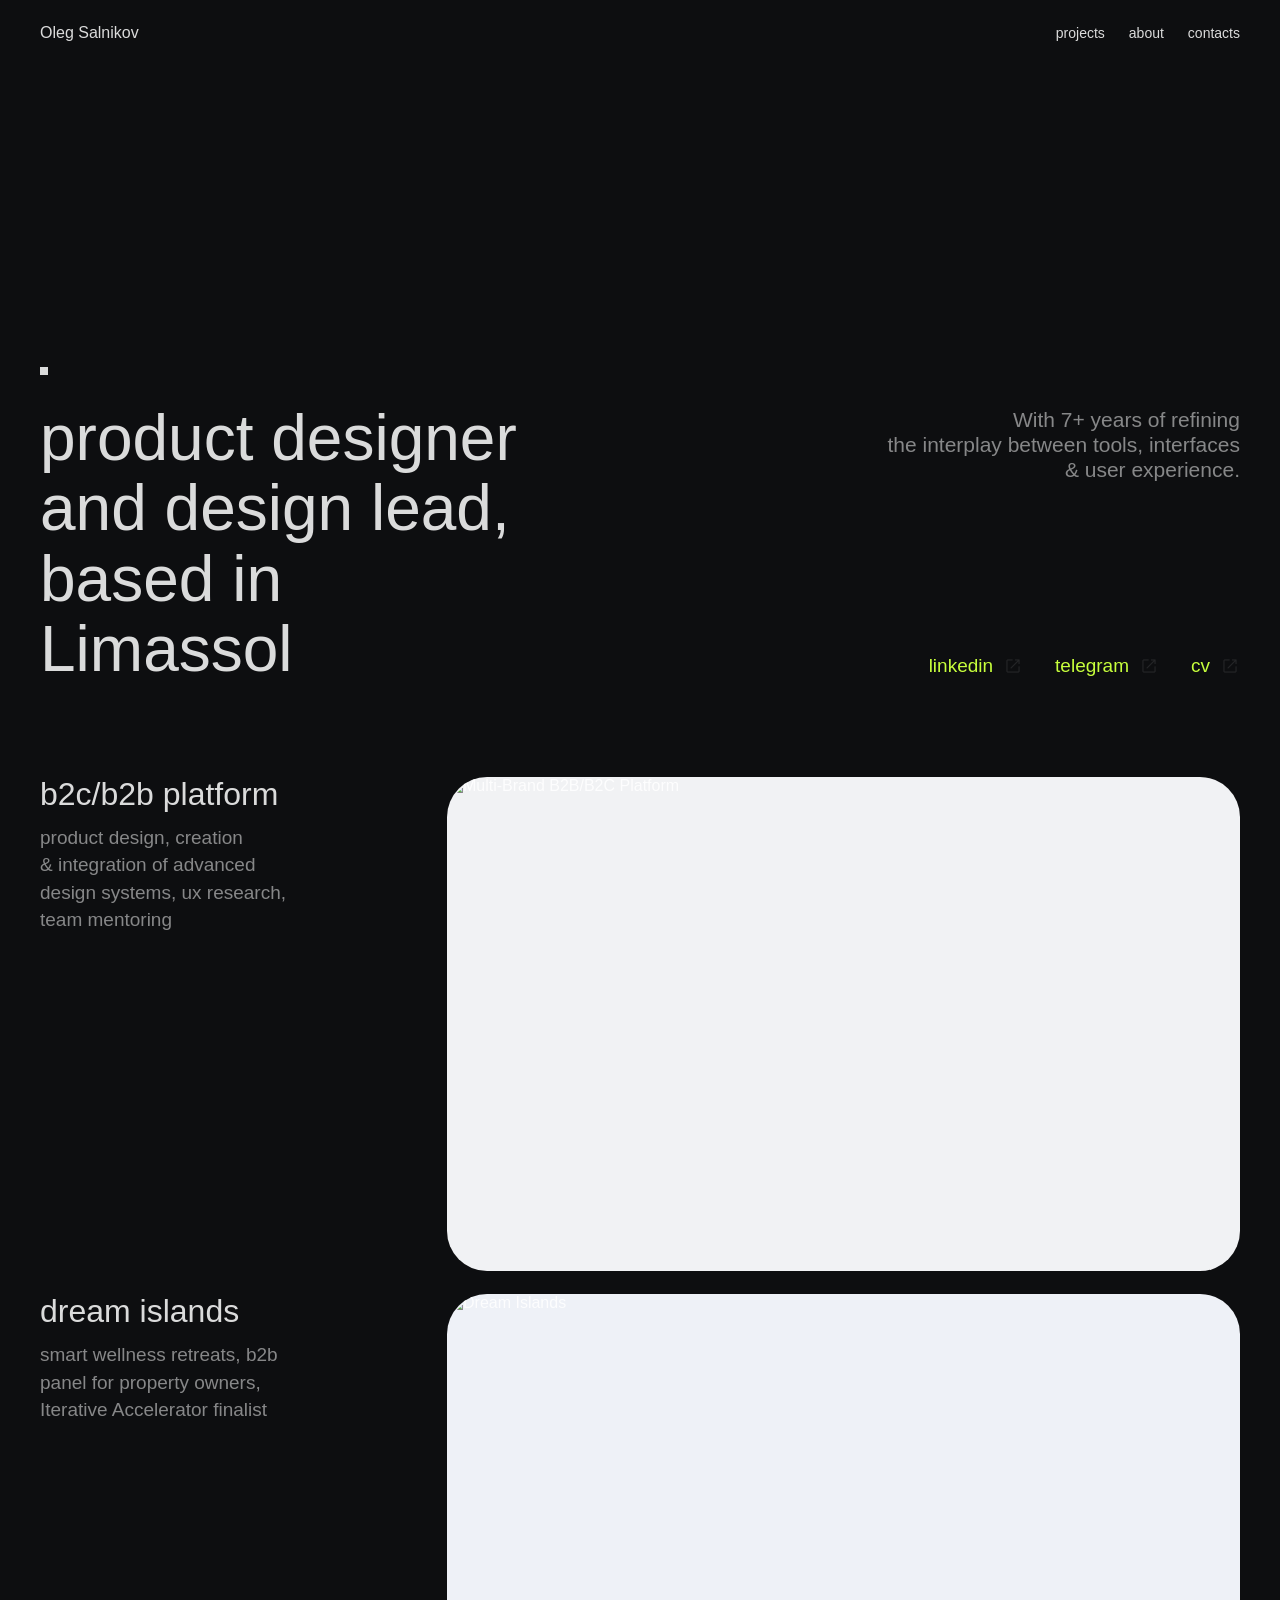
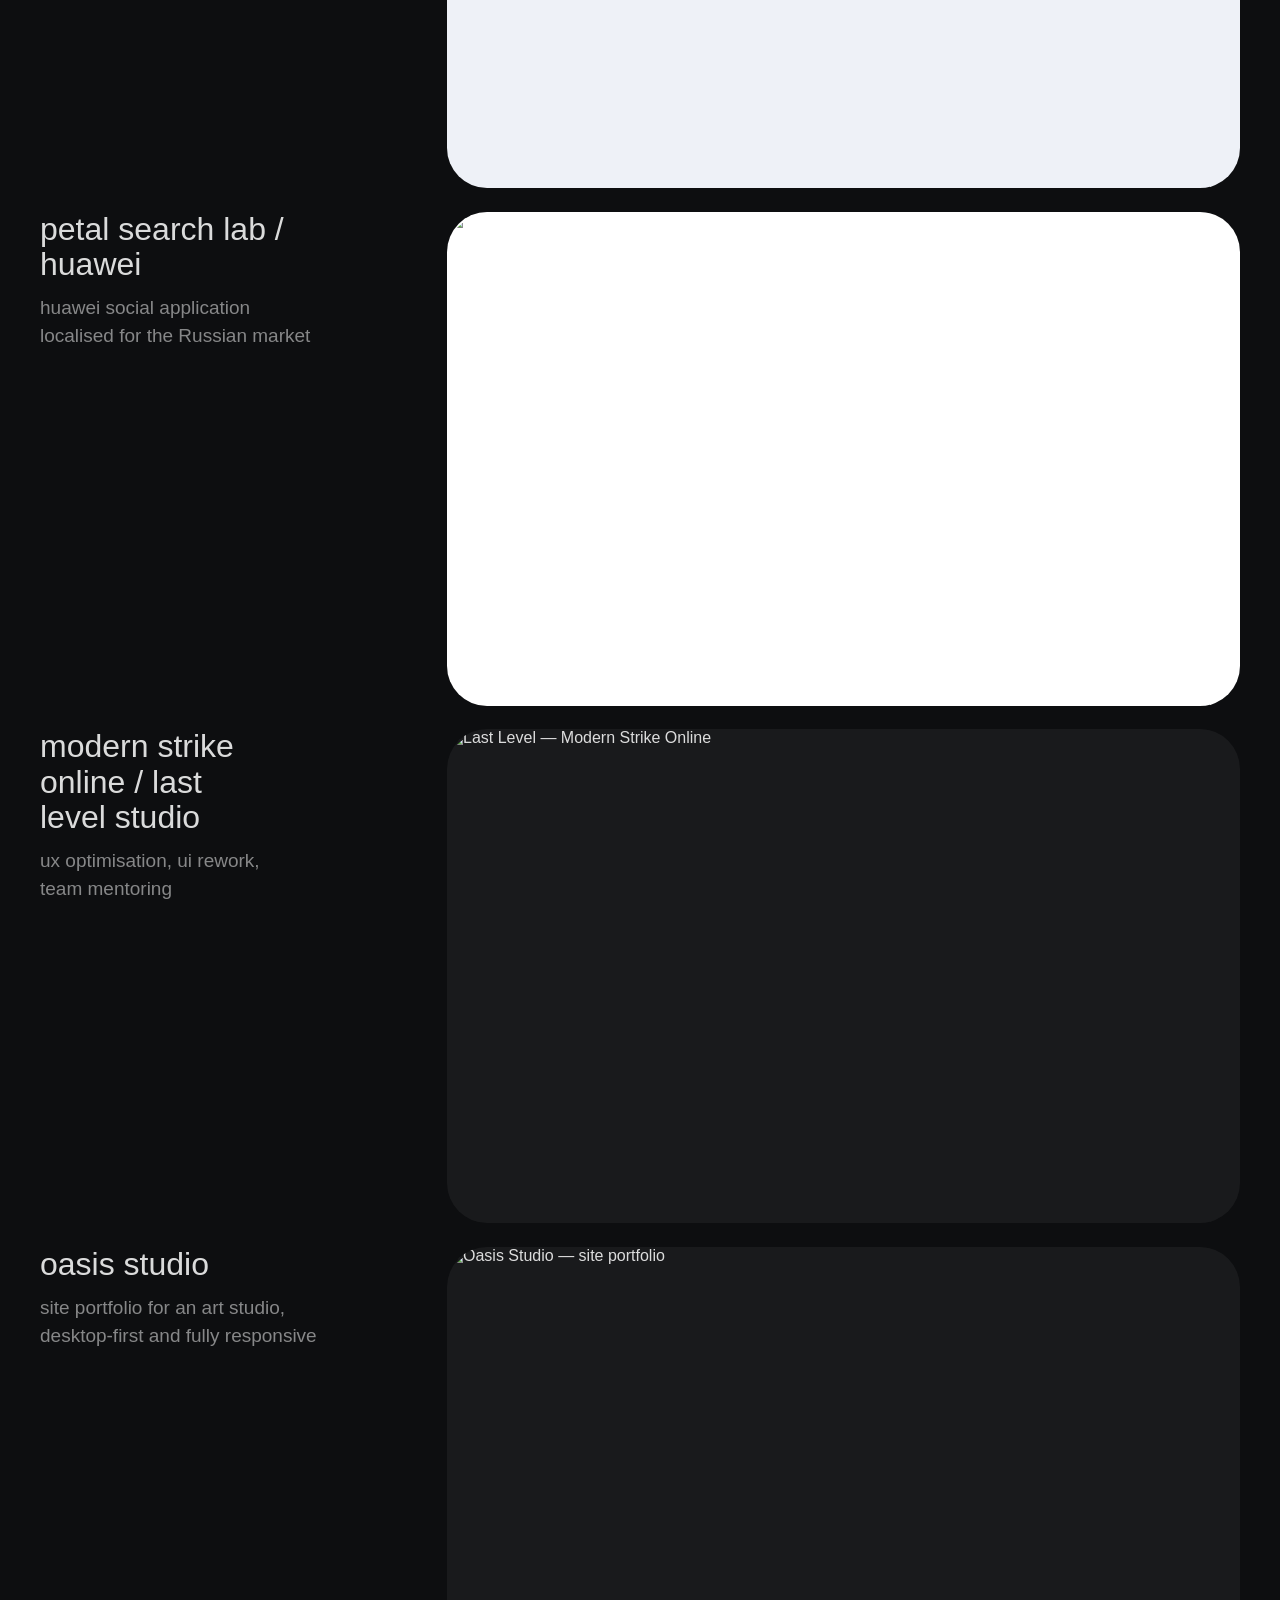
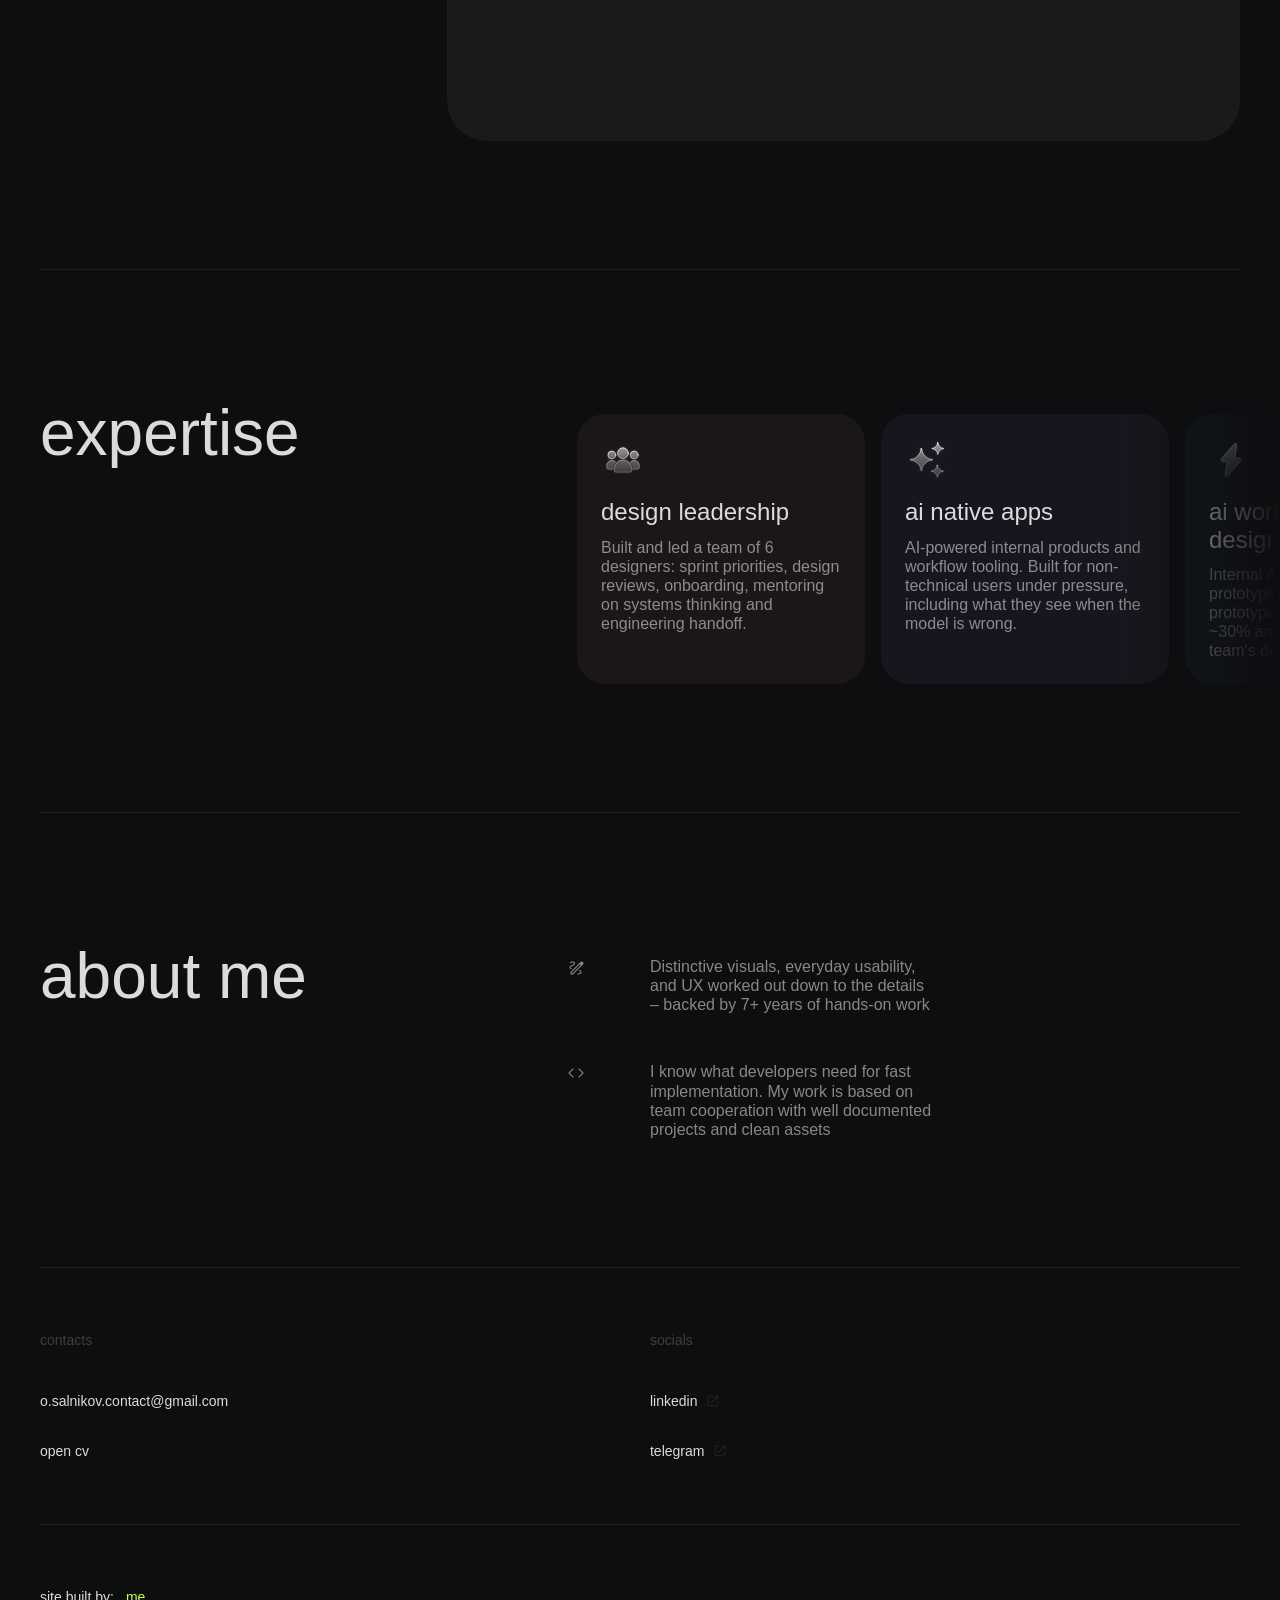
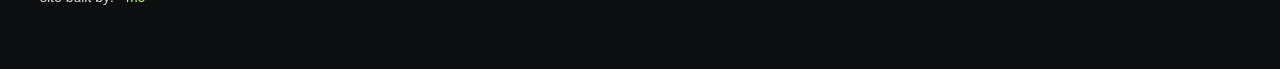
==== index.html @ eb3d775a "Add expertise section, ambient glow, case TOC and card interactions Case pages get a tinted ambient " ====
<!DOCTYPE html>
<html lang="en">
<head>
<meta charset="UTF-8">
<meta name="viewport" content="width=device-width, initial-scale=1.0">
<title>Oleg Salnikov — Product Designer</title>
<meta name="description" content="Product designer and design lead based in Limassol. 7+ years refining the interplay between tools, interfaces & user experience.">

<!-- Open Graph / link preview -->
<meta property="og:type" content="website">
<meta property="og:url" content="https://olegoonline.github.io/portfolio/">
<meta property="og:title" content="Oleg Salnikov — Product Designer">
<meta property="og:description" content="Product designer and design lead based in Limassol. 7+ years refining the interplay between tools, interfaces & user experience.">
<meta property="og:image" content="https://olegoonline.github.io/portfolio/cases/assets/thumbnail.jpg">
<meta property="og:image:width" content="1200">
<meta property="og:image:height" content="630">

<!-- Twitter / X -->
<meta name="twitter:card" content="summary_large_image">
<meta name="twitter:title" content="Oleg Salnikov — Product Designer">
<meta name="twitter:description" content="Product designer and design lead based in Limassol. 7+ years refining the interplay between tools, interfaces & user experience.">
<meta name="twitter:image" content="https://olegoonline.github.io/portfolio/cases/assets/thumbnail.jpg">
<!-- Favicon -->
<link rel="icon" href="assets/favicon.svg" type="image/svg+xml">
<link rel="icon" href="assets/favicon-32.png" sizes="32x32" type="image/png">
<link rel="apple-touch-icon" href="assets/apple-touch-icon.png">
<link rel="stylesheet" href="https://fonts.googleapis.com/css2?family=Material+Symbols+Outlined:opsz,wght,FILL,GRAD@20..48,300,0,0">
<link rel="stylesheet" href="styles.css?v=20260903">
</head>
<body>

<div class="home-glow" aria-hidden="true"></div>

<div class="container">
  <header class="site-header">
    <a class="logo" href="index.html">Oleg Salnikov</a>
    <nav class="site-nav">
      <a href="#projects">projects</a>
      <a href="#about">about</a>
      <a href="#contacts">contacts</a>
    </nav>
  </header>
</div>

<main>
  <section class="container hero grid12">
    <div class="hero-left">
      <span class="dot"></span>
      <h1 class="display">product designer and&nbsp;design lead, based in Limassol</h1>
    </div>
    <div class="hero-right">
      <p class="hero-bio">With 7+ years of refining<br>the interplay between tools, interfaces<br>&amp; user experience.</p>
      <div class="social-row">
        <a class="ext-link" href="https://www.linkedin.com/in/oleg-salnikov-ui" target="_blank" rel="noopener">linkedin<span class="material-symbols-outlined">open_in_new</span></a>
        <a class="ext-link" href="https://t.me/oleg_ui_tg" target="_blank" rel="noopener">telegram<span class="material-symbols-outlined">open_in_new</span></a>
        <a class="ext-link" href="https://docs.google.com/document/d/1gBxHgrbyLD23UCckXjegFYGFsR_wjB13miaRN0zSb2I/edit?usp=drive_link" target="_blank" rel="noopener">cv<span class="material-symbols-outlined">open_in_new</span></a>
      </div>
    </div>
  </section>

  <section id="projects" class="container project-list">
    <article class="project-row grid12">
      <div class="project-text">
        <h2 class="project-title">b2c/b2b platform</h2>
        <p class="project-desc">product design, creation &amp; integration of advanced design systems, ux research, team mentoring</p>
      </div>
      <a class="project-image" href="cases/igaming-platform.html" style="background: #F1F2F4;">
        <img src="cases/assets/b2b system/Frame 1321316688.png" alt="Multi-Brand B2B/B2C Platform">
        <span class="card-label">view case<span class="material-symbols-outlined">arrow_forward</span></span>
      </a>
    </article>

    <article class="project-row grid12">
      <div class="project-text">
        <h2 class="project-title">dream islands</h2>
        <p class="project-desc">smart wellness retreats, b2b panel for property owners, Iterative Accelerator finalist</p>
      </div>
      <a class="project-image" href="cases/dream-islands.html" style="background: #EEF1F7;">
        <img src="cases/assets/Dream Islands/Frame 1321316689.png" alt="Dream Islands">
        <span class="card-label">view case<span class="material-symbols-outlined">arrow_forward</span></span>
      </a>
    </article>

    <article class="project-row grid12">
      <div class="project-text">
        <h2 class="project-title">petal search lab / huawei</h2>
        <p class="project-desc">huawei social application localised for the Russian market</p>
      </div>
      <a class="project-image" href="cases/huawei-petal-search.html" style="background: #FFFFFF;">
        <img src="cases/assets/petal search/Frame 1321316690.png" alt="Petal Search — Huawei RU">
        <span class="card-label">view case<span class="material-symbols-outlined">arrow_forward</span></span>
      </a>
    </article>

    <article class="project-row grid12">
      <div class="project-text">
        <h2 class="project-title">modern strike online / last level studio</h2>
        <p class="project-desc">ux optimisation, ui rework, team mentoring</p>
      </div>
      <a class="project-image" href="cases/last-level.html">
        <img src="cases/assets/last level/Frame 1321316691.png" alt="Last Level — Modern Strike Online">
        <span class="card-label">view case<span class="material-symbols-outlined">arrow_forward</span></span>
      </a>
    </article>

    <article class="project-row grid12">
      <div class="project-text">
        <h2 class="project-title">oasis studio</h2>
        <p class="project-desc">site portfolio for an art studio, desktop-first and fully responsive</p>
      </div>
      <a class="project-image" href="cases/oasis.html">
        <img src="cases/assets/oasis/Frame 1321316691-1.png" alt="Oasis Studio — site portfolio">
        <span class="card-label">view case<span class="material-symbols-outlined">arrow_forward</span></span>
      </a>
    </article>
  </section>

  <section id="expertise" class="container skills grid12">
    <h2 class="display">expertise</h2>
    <div class="skills-right">
      <div class="skill skill--rose">
        <img class="skill-icon" src="assets/icons/design-leadership.svg" alt="" width="48" height="48">
        <h3 class="skill-title">design leadership</h3>
        <p class="skill-desc">Built and led a team of 6 designers: sprint priorities, design reviews, onboarding, mentoring on systems thinking and engineering handoff.</p>
      </div>
      <div class="skill skill--violet">
        <img class="skill-icon" src="assets/icons/ai-sparkles.svg" alt="" width="48" height="48">
        <h3 class="skill-title">ai native apps</h3>
        <p class="skill-desc">AI-powered internal products and workflow tooling. Built for non-technical users under pressure, including what they see when the model is wrong.</p>
      </div>
      <div class="skill skill--slate">
        <img class="skill-icon" src="assets/icons/bolt.svg" alt="" width="48" height="48">
        <h3 class="skill-title">ai workflows for design teams</h3>
        <p class="skill-desc">Internal AI tools for rapid prototyping on Claude. Cut prototyping time on new flows by ~30% and made AI part of the team's daily workflow.</p>
      </div>
      <div class="skill skill--sage">
        <img class="skill-icon" src="assets/icons/design-services.svg" alt="" width="48" height="48">
        <h3 class="skill-title">ux &amp; interface design</h3>
        <p class="skill-desc">Multi-role platforms and back-office tooling for 50–100 operators. Complex workflows and high content volumes at low error rates under daily use.</p>
      </div>
      <div class="skill skill--amber">
        <img class="skill-icon" src="assets/icons/design-systems.svg" alt="" width="48" height="48">
        <h3 class="skill-title">design systems</h3>
        <p class="skill-desc">Atomic architecture, design tokens, file dependency model. Brand-kit delivery from 1 month to 1 week: 13 brands, 4 launches a month, near-zero handoff errors.</p>
      </div>
      <div class="skill skill--clay">
        <img class="skill-icon" src="assets/icons/product-discovery.svg" alt="" width="48" height="48">
        <h3 class="skill-title">product discovery</h3>
        <p class="skill-desc">Usability testing, interview frameworks and funnel analysis with product and analytics. A hypothesis-driven store redesign lifted conversion by 50%.</p>
      </div>
    </div>
  </section>

  <section id="about" class="container about grid12">
    <h2 class="display">about me</h2>
    <div class="about-right">
      <div class="about-points">
        <div class="about-point">
          <span class="material-symbols-outlined">draw</span>
          <p>Distinctive visuals, everyday usability, and UX worked out down to the details – backed by 7+ years of hands-on work</p>
        </div>
        <div class="about-point">
          <span class="material-symbols-outlined">code</span>
          <p>I know what developers need for fast implementation. My work is based on team cooperation with well documented projects and clean assets</p>
        </div>
      </div>
    </div>
  </section>
</main>

<footer id="contacts" class="site-footer">
  <div class="container footer-cols grid12">
    <div class="footer-col">
      <h3>contacts</h3>
      <ul>
        <li><a href="mailto:o.salnikov.contact@gmail.com">o.salnikov.contact@gmail.com</a></li>
        <li><a href="https://docs.google.com/document/d/1gBxHgrbyLD23UCckXjegFYGFsR_wjB13miaRN0zSb2I/edit?usp=drive_link" target="_blank" rel="noopener">open cv</a></li>
      </ul>
    </div>
    <div class="footer-col">
      <h3>socials</h3>
      <ul>
        <li><a class="ext-link" href="https://www.linkedin.com/in/oleg-salnikov-ui" target="_blank" rel="noopener">linkedin<span class="material-symbols-outlined">open_in_new</span></a></li>
        <li><a class="ext-link" href="https://t.me/oleg_ui_tg" target="_blank" rel="noopener">telegram<span class="material-symbols-outlined">open_in_new</span></a></li>
      </ul>
    </div>
  </div>
  <div class="container footer-bottom">
    <span class="built">site built by: <a href="#">me</a></span>
  </div>
</footer>

<script src="glow.js" defer></script>
<script src="cards.js" defer></script>

</body>
</html>
---- styles.css ----
/* ── Oleg Salnikov portfolio — from dsign-2 Figma ─────────────────
   Grid: 12 columns / 20px gutters / 1360 content / 40px margins   */

:root {
  --bg: rgb(13, 14, 16);
  --surface: rgb(22, 24, 28);
  --card: rgba(255, 255, 255, 0.05);
  --accent: rgb(199, 255, 60);
  --text-primary: rgba(255, 255, 255, 0.85);
  --text-secondary: rgba(255, 255, 255, 0.5);
  --text-body: rgba(255, 255, 255, 0.4);
  --text-faint: rgba(255, 255, 255, 0.2);
  --icon-stroke: rgba(255, 255, 255, 0.1);
  --hairline: rgba(255, 255, 255, 0.08);
  --font: "Helvetica Neue", -apple-system, BlinkMacSystemFont, "Segoe UI", Roboto, Arial, sans-serif;
  /* corner scale — medium, Apple-like; continuous corners applied below */
  --radius-sm: 10px;
  --radius: 20px;
  --radius-lg: 28px;
  --radius-xl: 28px;
  --radius-2xl: 40px;
  /* body-copy scale — one step per role, so a "caption" on the home page
     and a "caption" on a case page are literally the same size.
     --fs-body : project descriptions, case intros, note bodies
     --fs-meta : small service text (role line, note numbers, about points) */
  --fs-body: 19px;
  --fs-meta: 16px;
  --lh-body: 1.45;
}

/* body copy steps down with the viewport; the meta tier stays put, so the
   gap between the two never collapses on small screens */
@media (max-width: 1040px) {
  :root { --fs-body: 18px; }
}

@media (max-width: 720px) {
  :root { --fs-body: 17px; }
}

/* Apple's corners are continuous, not circular — use the superellipse
   wherever the browser supports it, plain rounding everywhere else. */
@supports (corner-shape: squircle) {
  .project-image,
  .case-hero,
  .case-shot,
  .case-box,
  .case-tile,
  .case-gallery > img,
  .case-media img,
  .case-figure img,
  .case-pair img,
  .case-quad img,
  .case-tiles img,
  .skill,
  .lightbox-img { corner-shape: squircle; }
}

* { margin: 0; padding: 0; box-sizing: border-box; }

html { scroll-behavior: smooth; }

body {
  position: relative;
  background: var(--bg);
  color: var(--text-primary);
  font-family: var(--font);
  font-size: 16px;
  -webkit-font-smoothing: antialiased;
}

.container {
  max-width: 1440px;
  margin: 0 auto;
  padding-left: 40px;
  padding-right: 40px;
}

/* 12-column grid shared by every section */
.grid12 {
  display: grid;
  grid-template-columns: repeat(12, 1fr);
  column-gap: 20px;
}

a { color: inherit; text-decoration: none; }

.material-symbols-outlined {
  font-variation-settings: 'FILL' 0, 'wght' 300, 'GRAD' 0, 'opsz' 20;
  font-size: 20px;
  line-height: 1;
}

/* ── Header ─────────────────────────────────────────────────────── */

.site-header {
  display: flex;
  justify-content: space-between;
  align-items: center;
  padding-top: 24px;
  padding-bottom: 24px;
}

.logo {
  font-size: 16px;
  font-weight: 500;
  color: var(--text-primary);
}

.site-nav {
  display: flex;
  gap: 24px;
  align-items: center;
}

.site-nav a {
  font-size: 14px;
  font-weight: 500;
  color: var(--text-primary);
  transition: color 0.2s ease;
}

@media (hover: hover) and (pointer: fine) {
  .site-nav a:hover { color: var(--accent); }
}

/* ── Links with external icon ───────────────────────────────────── */

.ext-link {
  display: inline-flex;
  align-items: center;
  gap: 8px;
  font-size: 14px;
  font-weight: 500;
  color: var(--text-primary);
  transition: color 0.2s ease;
}

.ext-link .material-symbols-outlined {
  font-size: 16px;
  color: var(--icon-stroke);
  transition: color 0.2s ease;
}

@media (hover: hover) and (pointer: fine) {
  .ext-link:hover,
  .ext-link:hover .material-symbols-outlined { color: var(--accent); }
}

/* ── Hero ───────────────────────────────────────────────────────── */

.hero {
  padding-top: 301px;
  padding-bottom: 92px;
  align-items: start;
}

.hero-left { grid-column: 1 / span 5; }

.hero-left .dot {
  display: block;
  width: 8px;
  height: 8px;
  background: var(--text-primary);
  margin-bottom: 28px;
}

h1.display, .display {
  font-size: 64px;
  font-weight: 400;
  line-height: 1.1;
  color: var(--text-primary);
  text-wrap: pretty;
}

.hero-right {
  grid-column: 9 / span 4;
  align-self: stretch;
  display: flex;
  flex-direction: column;
  justify-content: space-between;
  padding-top: 40px;
  padding-bottom: 8px;
  align-items: flex-end;
}

.hero-bio {
  font-size: 21px;
  font-weight: 300;
  line-height: 1.2;
  color: var(--text-secondary);
  text-align: right;
}

.social-row {
  display: flex;
  justify-content: flex-end;
  gap: 32px;
  align-items: center;
}

/* hero link text reads in accent green; icons stay fff 0.1 (footer socials stay white) */
.social-row .ext-link {
  color: var(--accent);
  font-size: var(--fs-body);
  gap: 10px;
}

.social-row .ext-link .material-symbols-outlined { font-size: 20px; }

/* ── Project list ───────────────────────────────────────────────── */

.project-list {
  display: flex;
  flex-direction: column;
  gap: 24px;
  padding-bottom: 128px;
}

.project-row {
  align-items: start;
  row-gap: 24px;
}

.project-text {
  grid-column: 1 / span 3;
  display: flex;
  flex-direction: column;
  gap: 12px;
}

.project-title {
  font-size: 32px;
  font-weight: 400;
  line-height: 1.1;
  color: var(--text-primary);
  text-wrap: pretty;
}

.project-desc {
  font-size: var(--fs-body);
  font-weight: 300;
  line-height: var(--lh-body);
  color: var(--text-secondary);
  max-width: 325px;
  text-wrap: pretty;
}

.project-image {
  grid-column: 5 / span 8;
  position: relative;
  display: block;
  aspect-ratio: 900 / 560;
  overflow: hidden;
  border-radius: var(--radius-2xl);
  background: var(--card);
}

.project-image img {
  position: absolute;
  inset: 0;
  width: 100%;
  height: 100%;
  object-fit: cover;
  display: block;
}

.project-image .card-label {
  position: absolute;
  left: 20px;
  bottom: 20px;
  display: inline-flex;
  align-items: center;
  gap: 8px;
  font-size: 14px;
  font-weight: 500;
  color: var(--text-primary);
  background: rgba(13, 14, 16, 0.72);
  backdrop-filter: blur(6px);
  border-radius: 999px;
  padding: 8px 14px 8px 16px;
  opacity: 0;
  transform: translateY(6px);
  transition: opacity 0.25s ease, transform 0.25s ease;
  pointer-events: none;
}

.project-image .card-label .material-symbols-outlined { font-size: 16px; color: var(--accent); }

/* no pointer to hover with: the label is simply part of the card */
@media (hover: none) {
  .project-image .card-label { opacity: 1; transform: none; }
}

@media (hover: hover) and (pointer: fine) {
  .project-image:hover .card-label { opacity: 1; transform: translateY(0); }
}

/* ── About ──────────────────────────────────────────────────────── */

.about { padding-bottom: 128px; }

/* divider above the section — 128px clear on each side */
.about::before {
  content: "";
  grid-column: 1 / -1;
  height: 1px;
  background: var(--hairline);
  margin-bottom: 128px;
}

.about > h2 { grid-column: 1 / span 4; }

.about-right {
  grid-column: 7 / span 3;
  display: flex;
  flex-direction: column;
  gap: 48px;
  padding-top: 16px;
}

.about-points {
  display: flex;
  flex-direction: column;
  gap: 48px;
}

.about-point { position: relative; }

.about-point > .material-symbols-outlined {
  position: absolute;
  left: -84px;
  top: 1px;
  color: var(--text-secondary);
}

.about-point p {
  font-size: var(--fs-meta);
  font-weight: 300;
  line-height: 1.2;
  color: var(--text-secondary);
}

.about-photo {
  width: 100%;
  aspect-ratio: 1 / 1;
  object-fit: cover;
  display: block;
}

/* ── Case page ──────────────────────────────────────────────────── */

/* floats over the case, pinned to the left edge of the 900px column */
.back-pill {
  position: fixed;
  top: 88px;
  left: max(40px, calc(50% - 450px));
  z-index: 30;
  display: inline-flex;
  align-items: center;
  gap: 10px;
  padding: 12px 26px 12px 18px;
  border-radius: 999px;
  background: rgba(22, 24, 28, 0.72);
  backdrop-filter: blur(12px);
  -webkit-backdrop-filter: blur(12px);
  font-size: 16px;
  font-weight: 500;
  color: var(--accent);
  margin-top: 0;
  transition: background 0.2s ease;
}

.back-pill .material-symbols-outlined { font-size: 24px; color: var(--accent); }

@media (hover: hover) and (pointer: fine) {
  .back-pill:hover { background: var(--accent); color: var(--bg); }
  .back-pill:hover .material-symbols-outlined { color: var(--bg); }
}

/* case content lives in a 900px column centred under the full-width header */
.case-wrap {
  width: 900px;
  max-width: calc(100% - 80px);
  margin: 0 auto;
}

/* vertical rhythm: every major section separated by 96px (Figma) */
.case-main {
  display: flex;
  flex-direction: column;
  align-items: flex-start;
  gap: 96px;
  /* top padding carries the space the back pill used to occupy in flow */
  padding: 140px 0 96px;
}

.case-main > * { width: 100%; }
.case-main > .back-pill { width: auto; }

/* intro: title / description / role / hero image */
.case-intro {
  display: flex;
  flex-direction: column;
  align-items: flex-start;
}

.case-title {
  font-size: 64px;
  font-weight: 400;
  line-height: 1.1;
  color: var(--text-primary);
  text-wrap: pretty;
}

.case-desc {
  margin-top: 24px;
  display: flex;
  flex-direction: column;
  gap: 18px;
}

.case-desc p {
  font-size: var(--fs-body);
  font-weight: 300;
  line-height: var(--lh-body);
  color: var(--text-body);
  text-wrap: pretty;
}

.case-role {
  margin-top: 24px;
  font-size: var(--fs-meta);
  font-weight: 300;
  line-height: var(--lh-body);
  color: var(--text-faint);
  text-wrap: pretty;
}

.case-hero {
  margin-top: 24px;
  width: 100%;
  aspect-ratio: 900 / 560;
  background: var(--card);
  overflow: hidden;
  border-radius: var(--radius-lg);
}

.case-hero img {
  width: 100%;
  height: 100%;
  object-fit: cover;
  display: block;
}

.case-rule {
  border: 0;
  height: 1px;
  background: var(--hairline);
  margin: 0;
}

/* numbered notes — two columns (40.3% / 48.9%, gap auto-fills) */
.case-notes {
  display: grid;
  grid-template-columns: 40.3% 48.9%;
  justify-content: space-between;
  align-items: start;
  row-gap: 64px;
}

.note {
  display: flex;
  flex-direction: column;
  align-items: flex-start;
}

.note-num {
  font-size: var(--fs-meta);
  font-weight: 500;
  line-height: 1.2;
  color: var(--text-faint);
}

.note-title {
  margin-top: 16px;
  font-size: 32px;
  font-weight: 400;
  line-height: 1.1;
  color: var(--text-primary);
  text-wrap: pretty;
}

.note-body {
  margin-top: 16px;
  font-size: var(--fs-body);
  font-weight: 300;
  line-height: var(--lh-body);
  color: var(--text-body);
  white-space: pre-line;
  text-wrap: pretty;
}

/* note that continues a thought — invisible num/title spacers keep its
   body aligned with the sibling note's body, independent of font metrics */
.note--cont .note-num,
.note--cont .note-title { visibility: hidden; }

.note-body a { color: var(--accent); }
.note-body a:hover { opacity: 0.8; }

/* gallery: lead note + stacked full-width images */
.case-gallery {
  display: flex;
  flex-direction: column;
  gap: 24px;
  align-items: flex-start;
}

.case-gallery > img { width: 100%; height: auto; display: block; border-radius: var(--radius); }

.case-gallery .note { max-width: none; }

.case-shot {
  width: 100%;
  aspect-ratio: 900 / 440;
  background: var(--card);
  overflow: hidden;
  border-radius: var(--radius);
}

.case-shot img { width: 100%; height: 100%; object-fit: cover; display: block; }

.case-shot--strip { aspect-ratio: 900 / 416; }

/* note + grey placeholder box, side by side */
.case-split {
  display: grid;
  grid-template-columns: 40.3% 48.9%;
  justify-content: space-between;
  align-items: start;
  row-gap: 64px;
}

.case-box {
  width: 100%;
  aspect-ratio: 440 / 320;
  background: var(--card);
  border-radius: var(--radius);
}

/* stacked full-width media */
.case-media {
  display: flex;
  flex-direction: column;
  gap: 24px;
}

.case-media img { width: 100%; height: auto; display: block; border-radius: var(--radius); }

/* lead note then a full-width image below it (oasis) */
.case-figure {
  display: flex;
  flex-direction: column;
  gap: 24px;
  align-items: flex-start;
}

.case-figure .note { max-width: 40.3%; }
.case-figure img { width: 100%; height: auto; display: block; border-radius: var(--radius); }

/* two tall screenshots side by side (modern strike) */
.case-pair {
  display: grid;
  grid-template-columns: 1fr 1fr;
  gap: 24px;
  align-items: start;
}

.case-pair img { width: 100%; height: auto; display: block; border-radius: var(--radius); }

/* row of four tall phone shots (b2b) */
.case-quad {
  display: grid;
  grid-template-columns: repeat(4, 1fr);
  gap: 24px;
  align-items: start;
}

.case-quad .case-shot { aspect-ratio: 207 / 448; }
.case-quad img { width: 100%; height: auto; display: block; border-radius: var(--radius); }

/* 2×2 grid of tall image tiles (dream islands) */
.case-tiles {
  display: grid;
  grid-template-columns: 1fr 1fr;
  gap: 24px;
  align-items: start;
}

.case-tile {
  width: 100%;
  aspect-ratio: 438 / 952;
  background: var(--card);
  border-radius: var(--radius);
}

.case-tiles img { width: 100%; height: auto; display: block; border-radius: var(--radius); }

/* prev / next */
.case-nav {
  display: flex;
  flex-wrap: wrap;
  justify-content: space-between;
  align-items: center;
}

.case-nav a {
  display: inline-flex;
  align-items: center;
  gap: 16px;
  font-size: 14px;
  font-weight: 500;
  line-height: 1.2;
  color: var(--text-primary);
  transition: color 0.2s ease;
}

.case-nav a .material-symbols-outlined { color: var(--text-primary); transition: color 0.2s ease; }

@media (hover: hover) and (pointer: fine) {
  .case-nav a:hover,
  .case-nav a:hover .material-symbols-outlined { color: var(--accent); }
}

/* ── Footer ─────────────────────────────────────────────────────── */

.footer-cols { padding-bottom: 64px; }

.footer-cols::before {
  content: "";
  grid-column: 1 / -1;
  height: 1px;
  background: var(--hairline);
  margin-bottom: 64px;
}

.footer-col:first-child { grid-column: 1 / span 4; }
.footer-col:last-child  { grid-column: 7 / span 3; }

.footer-col h3 {
  font-size: 14px;
  font-weight: 500;
  color: var(--text-faint);
  margin-bottom: 44px;
}

.footer-col ul {
  list-style: none;
  display: flex;
  flex-direction: column;
  gap: 32px;
}

.footer-col a {
  font-size: 14px;
  font-weight: 500;
  color: var(--text-primary);
  transition: color 0.2s ease;
}

.footer-col a:hover { color: var(--accent); }

.footer-bottom {
  display: flex;
  flex-wrap: wrap;
  justify-content: space-between;
  align-items: center;
  padding-bottom: 64px;
}

.footer-bottom::before {
  content: "";
  width: 100%;
  height: 1px;
  background: var(--hairline);
  margin-bottom: 64px;
}

.footer-bottom a {
  font-size: 14px;
  font-weight: 500;
  color: var(--accent);
}

.footer-bottom .built {
  display: inline-flex;
  gap: 12px;
  font-size: 14px;
  font-weight: 500;
  color: var(--text-primary);
}

/* ── Case glow — ambient light behind the intro, tinted per case ─── */

.case-glow {
  position: absolute;
  top: 0;
  left: 0;
  right: 0;
  height: 860px;
  z-index: -1;
  pointer-events: none;
  background-repeat: no-repeat;
  background-position: 50% 0;
}

/* dream islands — wellness green */
.case-glow--green {
  background-image:
    radial-gradient(ellipse 112% 94% at 50% -10%, rgba(48, 209, 88, 0.20), transparent 82%),
    radial-gradient(ellipse 58% 52% at 50% -8%, rgba(140, 245, 175, 0.10), transparent 84%);
}

/* petal search / huawei — brand cyan */
.case-glow--cyan {
  background-image:
    radial-gradient(ellipse 112% 94% at 50% -10%, rgba(20, 197, 224, 0.24), transparent 82%),
    radial-gradient(ellipse 58% 52% at 50% -8%, rgba(90, 220, 255, 0.10), transparent 84%);
}

/* b2c/b2b platform — 13 brands, no single colour: neutral light */
.case-glow--neutral {
  background-image:
    radial-gradient(ellipse 112% 94% at 50% -10%, rgba(255, 255, 255, 0.15), transparent 82%),
    radial-gradient(ellipse 58% 52% at 50% -8%, rgba(255, 255, 255, 0.07), transparent 84%);
}

/* modern strike online — crimson */
.case-glow--red {
  background-image:
    radial-gradient(ellipse 112% 94% at 50% -10%, rgba(255, 62, 80, 0.22), transparent 82%),
    radial-gradient(ellipse 58% 52% at 50% -8%, rgba(255, 120, 110, 0.09), transparent 84%);
}

/* oasis studio — moody teal */
.case-glow--teal {
  background-image:
    radial-gradient(ellipse 112% 94% at 50% -10%, rgba(99, 230, 226, 0.20), transparent 82%),
    radial-gradient(ellipse 58% 52% at 50% -8%, rgba(150, 240, 236, 0.08), transparent 84%);
}

@media (max-width: 1040px) {
  .case-glow { height: 680px; }
}

@media (max-width: 720px) {
  .case-glow { height: 480px; }
}

/* ── Responsive ─────────────────────────────────────────────────── */

@media (max-width: 1040px) {
  .hero { padding-top: 160px; row-gap: 48px; }
  .hero-left { grid-column: 1 / -1; }
  .hero-right { grid-column: 1 / span 6; align-self: start; justify-content: flex-start; align-items: flex-start; padding-top: 0; padding-bottom: 0; gap: 48px; }
  .hero-bio { text-align: left; }
  .project-text { grid-column: 1 / span 4; }
  .project-image { grid-column: 6 / span 7; }
  .about { row-gap: 64px; }
  .about > h2 { grid-column: 1 / -1; }
  .about-right { grid-column: 2 / span 6; }
  .case-title { font-size: 48px; }
  .footer-col:first-child { grid-column: 1 / span 6; }
  .footer-col:last-child { grid-column: 7 / span 6; }
}

@media (max-width: 720px) {
  .container { padding-left: 24px; padding-right: 24px; }
  h1.display, .display { font-size: 40px; }
  .hero-right { grid-column: 1 / -1; }
  .project-list { gap: 48px; }
  .project-row { row-gap: 16px; }
  .project-text { grid-column: 1 / -1; }
  .project-image { grid-column: 1 / -1; }
  .about::before { margin-bottom: 104px; }
  /* leaves room for the fixed back pill */
  .case-main { gap: 64px; padding-top: 116px; }
  .back-pill { top: 76px; left: 24px; }
  .case-title { font-size: 40px; }
  .case-notes, .case-split, .case-pair, .case-quad, .case-tiles { grid-template-columns: 1fr; row-gap: 56px; }
  .note-title { font-size: 28px; }
  .note--cont .note-num, .note--cont .note-title { display: none; }
  .case-gallery .note, .case-figure .note { max-width: none; }
  .about-right { grid-column: 1 / -1; padding-left: 44px; }
  .about-point > .material-symbols-outlined { left: -44px; }
  .footer-col:first-child { grid-column: 1 / -1; }
  .footer-col:last-child { grid-column: 1 / -1; margin-top: 64px; }
}

/* ── Image lightbox (case pages, desktop / tablet only) ─────────── */

.lightbox {
  position: fixed;
  inset: 0;
  z-index: 1000;
  display: flex;
  align-items: center;
  justify-content: center;
  padding: 48px 88px;
  background: rgba(8, 9, 11, 0.92);
  backdrop-filter: blur(4px);
}

.lightbox[hidden] { display: none; }

.lightbox-img {
  max-width: 100%;
  max-height: 100%;
  object-fit: contain;
  display: block;
  border-radius: var(--radius);
  transition: transform 0.15s ease;
  will-change: transform;
}

.lightbox-img.is-zoomed { transition: transform 0.05s linear; border-radius: 0; }

/* click-to-zoom only on real pointers (desktop) */
@media (hover: hover) and (pointer: fine) {
  .lightbox-img { cursor: zoom-in; }
  .lightbox-img.is-zoomed { cursor: zoom-out; }
}

.lightbox-btn {
  position: absolute;
  display: inline-flex;
  align-items: center;
  justify-content: center;
  width: 48px;
  height: 48px;
  border: 0;
  border-radius: 999px;
  background: rgba(255, 255, 255, 0.08);
  color: var(--text-primary);
  cursor: pointer;
  transition: background 0.2s ease, color 0.2s ease;
}

@media (hover: hover) and (pointer: fine) {
  .lightbox-btn:hover { background: rgba(255, 255, 255, 0.16); color: var(--accent); }
}

.lightbox-btn .material-symbols-outlined { font-size: 28px; }

.lightbox-close { top: 24px; right: 24px; }
.lightbox-prev { left: 24px; top: 50%; transform: translateY(-50%); }
.lightbox-next { right: 24px; top: 50%; transform: translateY(-50%); }

/* zoom affordance only where the lightbox is active */
@media (min-width: 721px) {
  .case-gallery img,
  .case-tiles img,
  .case-pair img,
  .case-quad img,
  .case-figure img,
  .case-media img { cursor: zoom-in; }
}

/* ── Skills ─────────────────────────────────────────────────────── */

.skills { padding-bottom: 128px; }

/* divider above the section — 128px clear on each side */
.skills::before {
  content: "";
  grid-column: 1 / -1;
  height: 1px;
  background: var(--hairline);
  margin-bottom: 128px;
}

.skills > h2 { grid-column: 1 / span 4; }

/* the mask edges are animated, so they have to be typed lengths */
@property --fade-l { syntax: "<length>"; inherits: false; initial-value: 0px; }
@property --fade-r { syntax: "<length>"; inherits: false; initial-value: 0px; }

/* horizontal scroller — the track is wider than the column it starts in
   and bleeds past the page margin, so cards enter and leave the frame
   through a soft mask instead of a hard cut. */
.skills-right {
  grid-column: 5 / -1;
  display: flex;
  gap: 16px;
  /* the fade runs long, so cards dissolve into the page rather than
     stopping at an edge; the left inset matches it, so the first card
     still reads crisp at rest */
  --fade: 160px;
  /* where the first card rests — independent of --fade, so the cards can
     start further right without moving the point the fade begins at */
  --track-start: 290px;
  padding: 16px 40px 0 var(--track-start);
  margin-left: calc(var(--fade) * -1);
  margin-right: -40px;
  overflow-x: auto;
  overscroll-behavior-x: contain;
  scroll-snap-type: x proximity;
  scroll-padding-left: var(--track-start);
  scrollbar-width: none;
  -webkit-mask-image: var(--edge-fade);
  mask-image: var(--edge-fade);
  /* each edge only fades while there is track left on that side —
     cards.js flips the two classes below as the track is scrolled */
  --fade-l: 0px;
  --fade-r: var(--fade);
  --edge-fade: linear-gradient(to right,
    transparent 0,
    #000 var(--fade-l),
    #000 calc(100% - var(--fade-r)),
    transparent 100%);
  transition: --fade-l 0.25s ease, --fade-r 0.25s ease;
}

.skills-right::-webkit-scrollbar { display: none; }

.skills-right.is-scrolled { --fade-l: var(--fade); }
.skills-right.is-at-end { --fade-r: 0px; }

.skill {
  --tint: 255, 255, 255;
  flex: 0 0 288px;
  scroll-snap-align: start;
  display: flex;
  flex-direction: column;
  gap: 12px;
  padding: 24px;
  background: rgba(var(--tint), 0.08);
  border-radius: var(--radius-xl);
}

/* muted card tints — one per skill */
.skill--sage   { --tint: 134, 170, 148; }
.skill--violet { --tint: 148, 134, 196; }
.skill--slate  { --tint: 116, 150, 186; }
.skill--amber  { --tint: 198, 164, 104; }
.skill--clay   { --tint: 198, 132, 110; }
.skill--rose   { --tint: 190, 132, 148; }

.skill-icon {
  display: block;
  width: 44px;
  height: 44px;
  margin-bottom: 4px;
}

.skill-title {
  font-size: 24px;
  font-weight: 400;
  line-height: 1.15;
  color: var(--text-primary);
  text-wrap: pretty;
}

.skill-desc {
  font-size: 16px;
  font-weight: 300;
  line-height: 19px;
  color: var(--text-secondary);
  text-wrap: pretty;
}

@media (max-width: 1040px) {
  .skills { row-gap: 64px; }
  .skills > h2 { grid-column: 1 / -1; }
  /* heading moves above the track, so the cards start at the page margin */
  .skills-right { grid-column: 1 / -1; padding-top: 0; --track-start: var(--fade); }
}

@media (max-width: 720px) {
  .skills::before { margin-bottom: 104px; }
  .skills-right {
    grid-column: 1 / -1;
    gap: 12px;
    --fade: 88px;
    --track-start: var(--fade);
    padding-right: 24px;
    margin-right: -24px;
  }
  .skill { flex-basis: 268px; }
}

/* ── Case table of contents ──────────────────────────────────────
   A sticky text-only index parked in the empty gutter right of the
   900px case column. The rail is absolutely positioned against
   .case-main (which only gets `position: relative` through the extra
   `has-toc` class added in the markup), so it never joins the flex
   flow and the centred column keeps its exact geometry. Desktop
   only — hidden entirely below 1360px, where the gutter runs out. */

.case-toc { display: none; }

@media (min-width: 1360px) {
  .case-main.has-toc { position: relative; }

  /* Rail: the track the list is allowed to travel along. Its bottom
     inset is what stops the list level with the prev/next nav at the
     foot of the case, so the index never slides under the arrows or
     down onto the hairline that closes the page. */
  .case-main > .case-toc {
    display: block;
    position: absolute;
    top: 96px;
    /* Sticky clamps the untransformed box, which sits half a list-height
       below where the list is drawn — so the rail's own end has to be
       lifted by that same half-height for the list to stop level with
       the prev/next nav. toc.js measures the list into --toc-h; the
       fallback covers the six-entry cases until it does. */
    bottom: calc(100px - var(--toc-h, 232px) / 2);
    left: calc(100% + 30px);
    width: 160px;
    pointer-events: none;
  }

  /* held at the vertical middle of the viewport while scrolling: sticky
     pins the box to 50vh, the shift re-centres the list on that line */
  .case-toc-inner {
    position: sticky;
    top: 50vh;
    transform: translateY(-50%);
  }

  .case-toc-list {
    width: 100%;
    list-style: none;
    display: flex;
    flex-direction: column;
    gap: 24px;
    pointer-events: auto;
  }

  .case-toc-list a {
    display: block;
    font-size: 15px;
    font-weight: 300;
    line-height: 1.25;
    color: rgba(255, 255, 255, 0.3);
    text-wrap: pretty;
    transition: color 0.3s ease;
  }

  .case-toc-list a:hover,
  .case-toc-list a:focus-visible { color: rgba(255, 255, 255, 0.7); }

  .case-toc-list a.is-current { color: var(--text-primary); }

  /* landing offset for direct #hash links */
  .case-main [id] { scroll-margin-top: 96px; }
}

/* Once the page is wide enough for the site's own 1440/40px margins to
   kick in, a 70px gutter lands the rail exactly on the site's right
   margin at every width — the index lines up with the nav above it.
   Below 1440px the margin is pinned at 40px, so the narrower gutter
   above keeps the rail from running off the right edge. */
@media (min-width: 1440px) {
  .case-main > .case-toc { left: calc(100% + 70px); }
}

@media (prefers-reduced-motion: reduce) {
  .case-toc-list a { transition: none; }
}

/* ── Home glow — ambient drifting light, index.html only ────────── */
/*
   Fixed to the viewport: the page is long, so a viewport-sized layer
   keeps the light present on every screen while animating only two
   composited layers (an absolute full-height layer would be enormous
   and would leave most of the page unlit at any given scroll offset).
   Sits at z-index: -1 — body's background paints on the canvas, so the
   layer lands above the background and below all content.

   Colour is driven by glow.js, which builds two identical tint layers
   inside the element and cross-fades their opacity as you scroll past
   each project row. Opacity is the only thing that changes, so a colour
   change costs a compositor blend and nothing is re-rasterised — tinting
   the gradients directly made the whole layer repaint on every frame of
   the fade, which is what showed up as flicker while scrolling.
*/

.home-glow {
  position: fixed;
  inset: 0;
  z-index: -1;
  pointer-events: none;
  overflow: hidden;
  contain: strict;
  opacity: 0.9;
  /* strength fade (out under skills/about/footer) is slower than the
     colour cross-fade, so the ending is unhurried */
  transition: opacity 3.4s cubic-bezier(0.4, 0, 0.2, 1);
  will-change: opacity;
  /* faint neutral base so the tinted orbs have something to sit in */
  background-image: radial-gradient(ellipse 120% 90% at 50% -18%,
    rgba(255, 255, 255, 0.042) 0%,
    rgba(255, 255, 255, 0.028) 32%,
    rgba(255, 255, 255, 0.013) 60%,
    rgba(255, 255, 255, 0.004) 82%,
    rgba(255, 255, 255, 0) 100%);
}

/* Two of these, built by glow.js. Both carry the same drifting orbs and
   start their animations together, so they stay in step and the fade
   between them never shifts position — only hue. */
.home-glow-tint {
  position: absolute;
  inset: 0;
  opacity: 0;
  transition: opacity 2.6s cubic-bezier(0.4, 0, 0.2, 1);
  will-change: opacity;
  /* mix of the five case hues — what the hero shows before the first row */
  --glow-color: 135 191 175;
}

.home-glow-tint.is-on { opacity: 1; }

.home-glow-tint::before,
.home-glow-tint::after {
  content: "";
  position: absolute;
  width: 100vmax;
  height: 100vmax;
  will-change: transform;
}

/* orb A — the brighter pool, drifting across the upper half */
.home-glow-tint::before {
  top: -38vmax;
  left: -30vmax;
  /* long, eased falloff to alpha 0 — a linear ramp to `transparent`
     leaves a Mach band where the gradient stops */
  background-image:
    radial-gradient(circle 46vmax at 40% 44%,
      rgb(var(--glow-color) / 0.090) 0%,
      rgb(var(--glow-color) / 0.064) 26%,
      rgb(var(--glow-color) / 0.033) 50%,
      rgb(var(--glow-color) / 0.011) 74%,
      rgb(var(--glow-color) / 0) 100%),
    radial-gradient(circle 42vmax at 68% 62%,
      rgb(var(--glow-color) / 0.064) 0%,
      rgb(var(--glow-color) / 0.045) 28%,
      rgb(var(--glow-color) / 0.021) 52%,
      rgb(var(--glow-color) / 0.006) 76%,
      rgb(var(--glow-color) / 0) 100%);
  animation: home-glow-drift-a 68s ease-in-out infinite alternate;
}

/* orb B — the softer pool, drifting across the lower half */
.home-glow-tint::after {
  bottom: -40vmax;
  right: -32vmax;
  background-image:
    radial-gradient(circle 45vmax at 58% 46%,
      rgb(var(--glow-color) / 0.075) 0%,
      rgb(var(--glow-color) / 0.051) 27%,
      rgb(var(--glow-color) / 0.024) 51%,
      rgb(var(--glow-color) / 0.009) 75%,
      rgb(var(--glow-color) / 0) 100%),
    radial-gradient(circle 40vmax at 34% 66%,
      rgb(var(--glow-color) / 0.055) 0%,
      rgb(var(--glow-color) / 0.039) 28%,
      rgb(var(--glow-color) / 0.018) 52%,
      rgb(var(--glow-color) / 0.006) 76%,
      rgb(var(--glow-color) / 0) 100%);
  animation: home-glow-drift-b 92s ease-in-out infinite alternate;
}

/* different periods on the two orbs keep the colour mix from repeating */
@keyframes home-glow-drift-a {
  0%   { transform: translate3d(0, 0, 0) rotate(0deg) scale(1); opacity: 0.85; }
  50%  { transform: translate3d(9vw, 5vh, 0) rotate(28deg) scale(1.10); opacity: 1; }
  100% { transform: translate3d(20vw, -4vh, 0) rotate(58deg) scale(1.02); opacity: 0.8; }
}

@keyframes home-glow-drift-b {
  0%   { transform: translate3d(0, 0, 0) rotate(0deg) scale(1.04); opacity: 0.8; }
  50%  { transform: translate3d(-11vw, -7vh, 0) rotate(-24deg) scale(1); opacity: 1; }
  100% { transform: translate3d(-18vw, 6vh, 0) rotate(-52deg) scale(1.12); opacity: 0.85; }
}

/* No drift. The colour cross-fade stays: it is a slow change of hue with
   nothing moving, which is gentler than snapping between case colours. */
@media (prefers-reduced-motion: reduce) {
  .home-glow-tint::before,
  .home-glow-tint::after {
    animation: none;
    will-change: auto;
  }
}

/* ── Cards — pointer tilt and glass sheen, index.html only ──────────
   Two families share the effect so the page speaks one language: the
   skill cards in the scroller and the project previews in the list.
   cards.js writes the two tilt angles onto the hovered card as custom
   properties; everything visible is built here from those numbers.

   The perspective sits on each card itself, never on an ancestor:
   .skills-right is a horizontally scrolled track with a mask-image, and
   giving it a 3D context flattens the mask and breaks the scroll.

   Angles are deliberately small, and smaller again on the previews —
   the same degrees across an 880px card read as a far bigger movement
   than across a 288px one, so the previews also sit further from the
   eye (1400px of perspective against 900px). cards.js holds the numbers.

   The skills track has 16px of padding above the cards and none below,
   so the lift there is paired with a 3px translateY: at full tilt the
   near edge lands back on the track's bottom edge instead of a few
   pixels under it, and the growth is spent upwards into padding that
   already exists. Measured at maximum angle, the scroller's scrollHeight
   stays equal to its clientHeight — nothing is clipped and the track
   never becomes vertically scrollable. The previews stand in an
   unclipped flex column, so they simply lift.

   Only transform and opacity animate. */
@media (hover: hover) and (pointer: fine) {
  .skill,
  .project-image {
    --tilt-rx: 0deg;
    --tilt-ry: 0deg;
    --tilt-persp: 900px;
    --tilt-z: 0px;
    --tilt-lift: 0px;
    --sheen-a: 0;
    transform:
      perspective(var(--tilt-persp))
      translateY(var(--tilt-lift))
      rotateX(var(--tilt-rx))
      rotateY(var(--tilt-ry))
      translateZ(var(--tilt-z));
    /* the slow, eased leg: the return once the cursor is gone */
    transition: transform 520ms cubic-bezier(0.22, 0.61, 0.36, 1);
  }

  /* the previews are already positioned and already clip to their radius */
  .skill { position: relative; }
  .project-image { --tilt-persp: 1400px; }

  /* while the cursor is inside, a short linear transition smooths the
     per-frame steps without lagging behind the pointer */
  .skill.is-tilting,
  .project-image.is-tilting {
    --tilt-z: 6px;
    --sheen-a: 1;
    transition: transform 110ms linear;
    will-change: transform;
  }

  .skill.is-tilting { --tilt-lift: -3px; }
  .project-image.is-tilting { --tilt-z: 4px; }

  /* Sheen: a reflection lying ON the card, not a light held under the
     cursor. A broad diagonal wash off the top-left corner plus one
     narrower streak, both spent before mid-card, and faint enough to
     pass for a sheet of glass catching the room. It is always present;
     only its opacity moves, from 0.55 at rest to 1 while hovered, and
     the card's own rotation swings the band with the surface — which is
     what makes it read as a reflection rather than a spotlight. */
  .skill::after,
  .project-image::after {
    content: "";
    position: absolute;
    inset: 0;
    border-radius: inherit;
    /* border-radius alone gives the overlay a circular corner while the
       card underneath is a squircle — the two curves then cross */
    corner-shape: inherit;
    pointer-events: none;
    opacity: var(--sheen-a);
    transition: opacity 420ms ease;
    background:
      linear-gradient(158deg,
        rgba(255, 255, 255, 0.055) 0%,
        rgba(255, 255, 255, 0.022) 24%,
        rgba(255, 255, 255, 0) 48%),
      linear-gradient(118deg,
        rgba(255, 255, 255, 0) 22%,
        rgba(255, 255, 255, 0.022) 34%,
        rgba(255, 255, 255, 0) 47%);
  }

  /* No tilt when motion is unwelcome. The sheen stays: it is a still
     highlight whose only change is a slow opacity fade, so nothing
     about it moves. */
  @media (prefers-reduced-motion: reduce) {
    .skill,
    .skill.is-tilting,
    .project-image,
    .project-image.is-tilting {
      --tilt-z: 0px;
      --tilt-lift: 0px;
      transform: none;
      transition: none;
      will-change: auto;
    }
  }
}
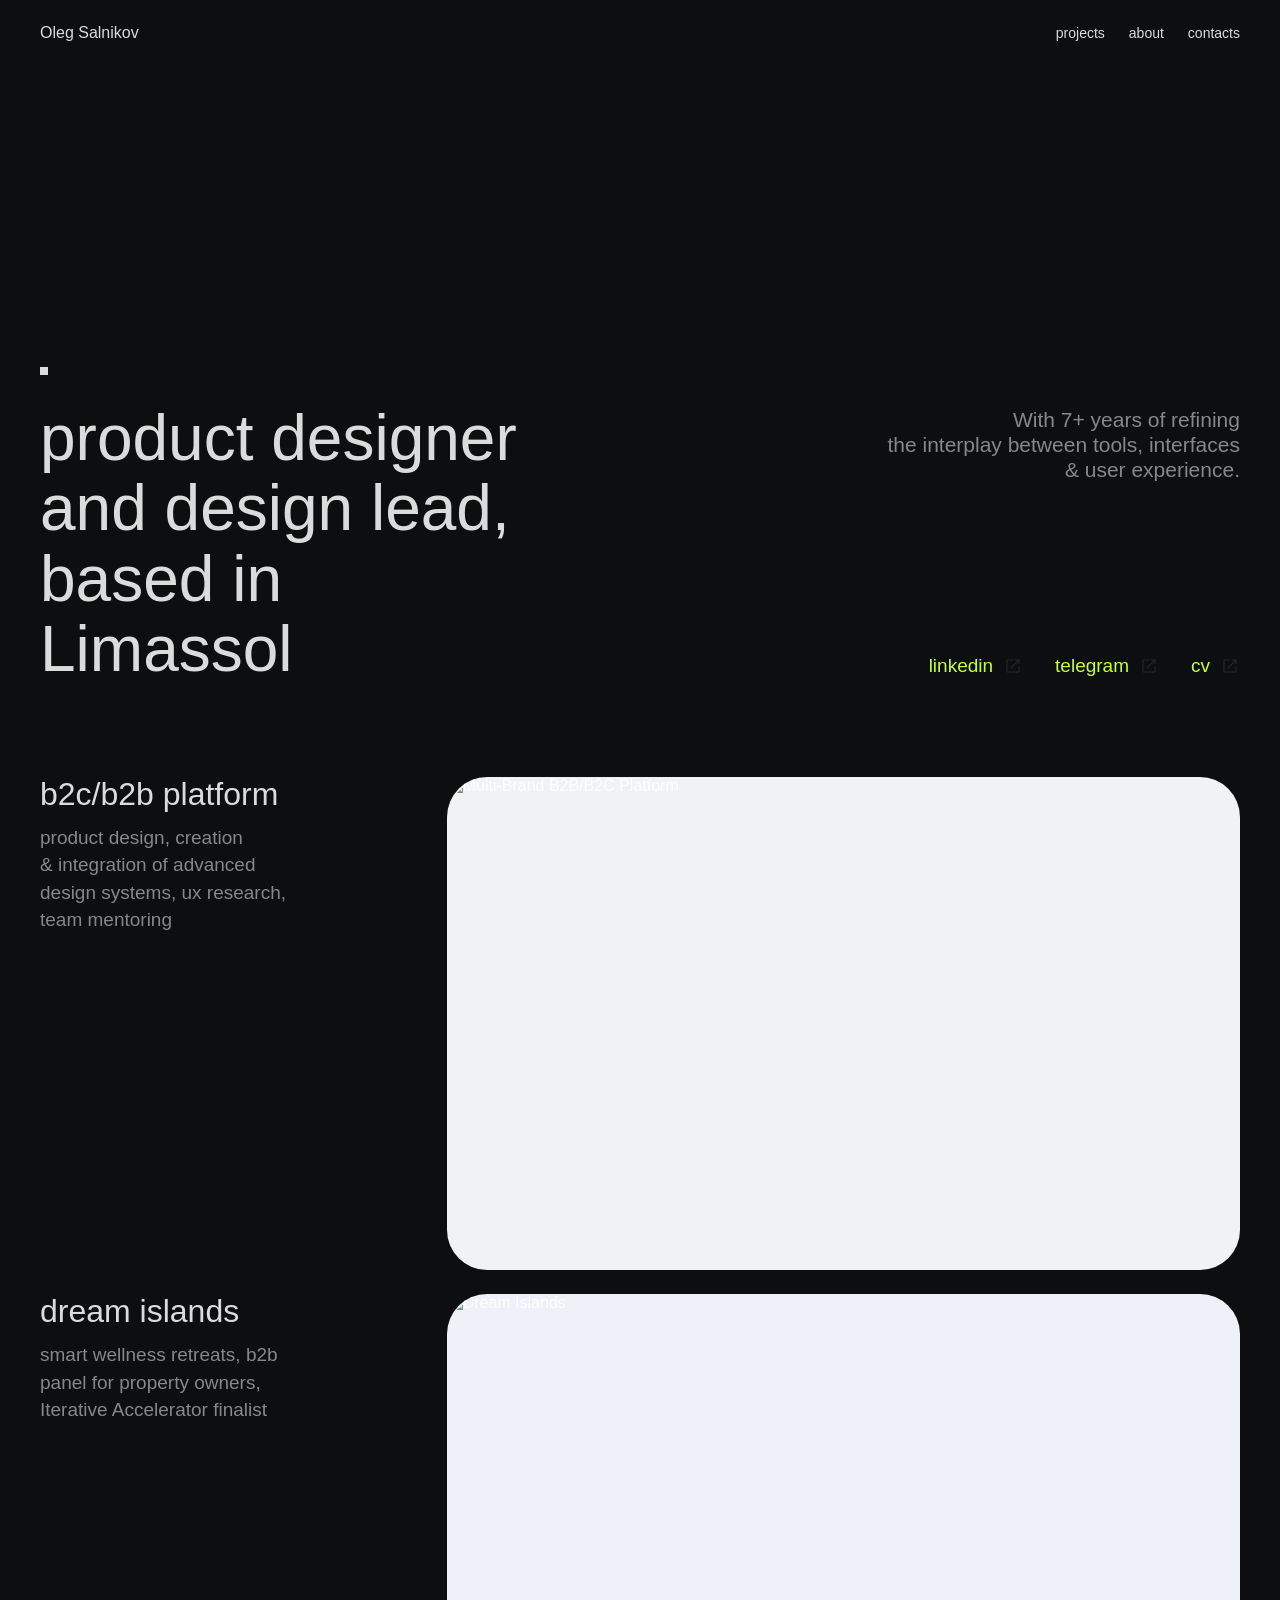
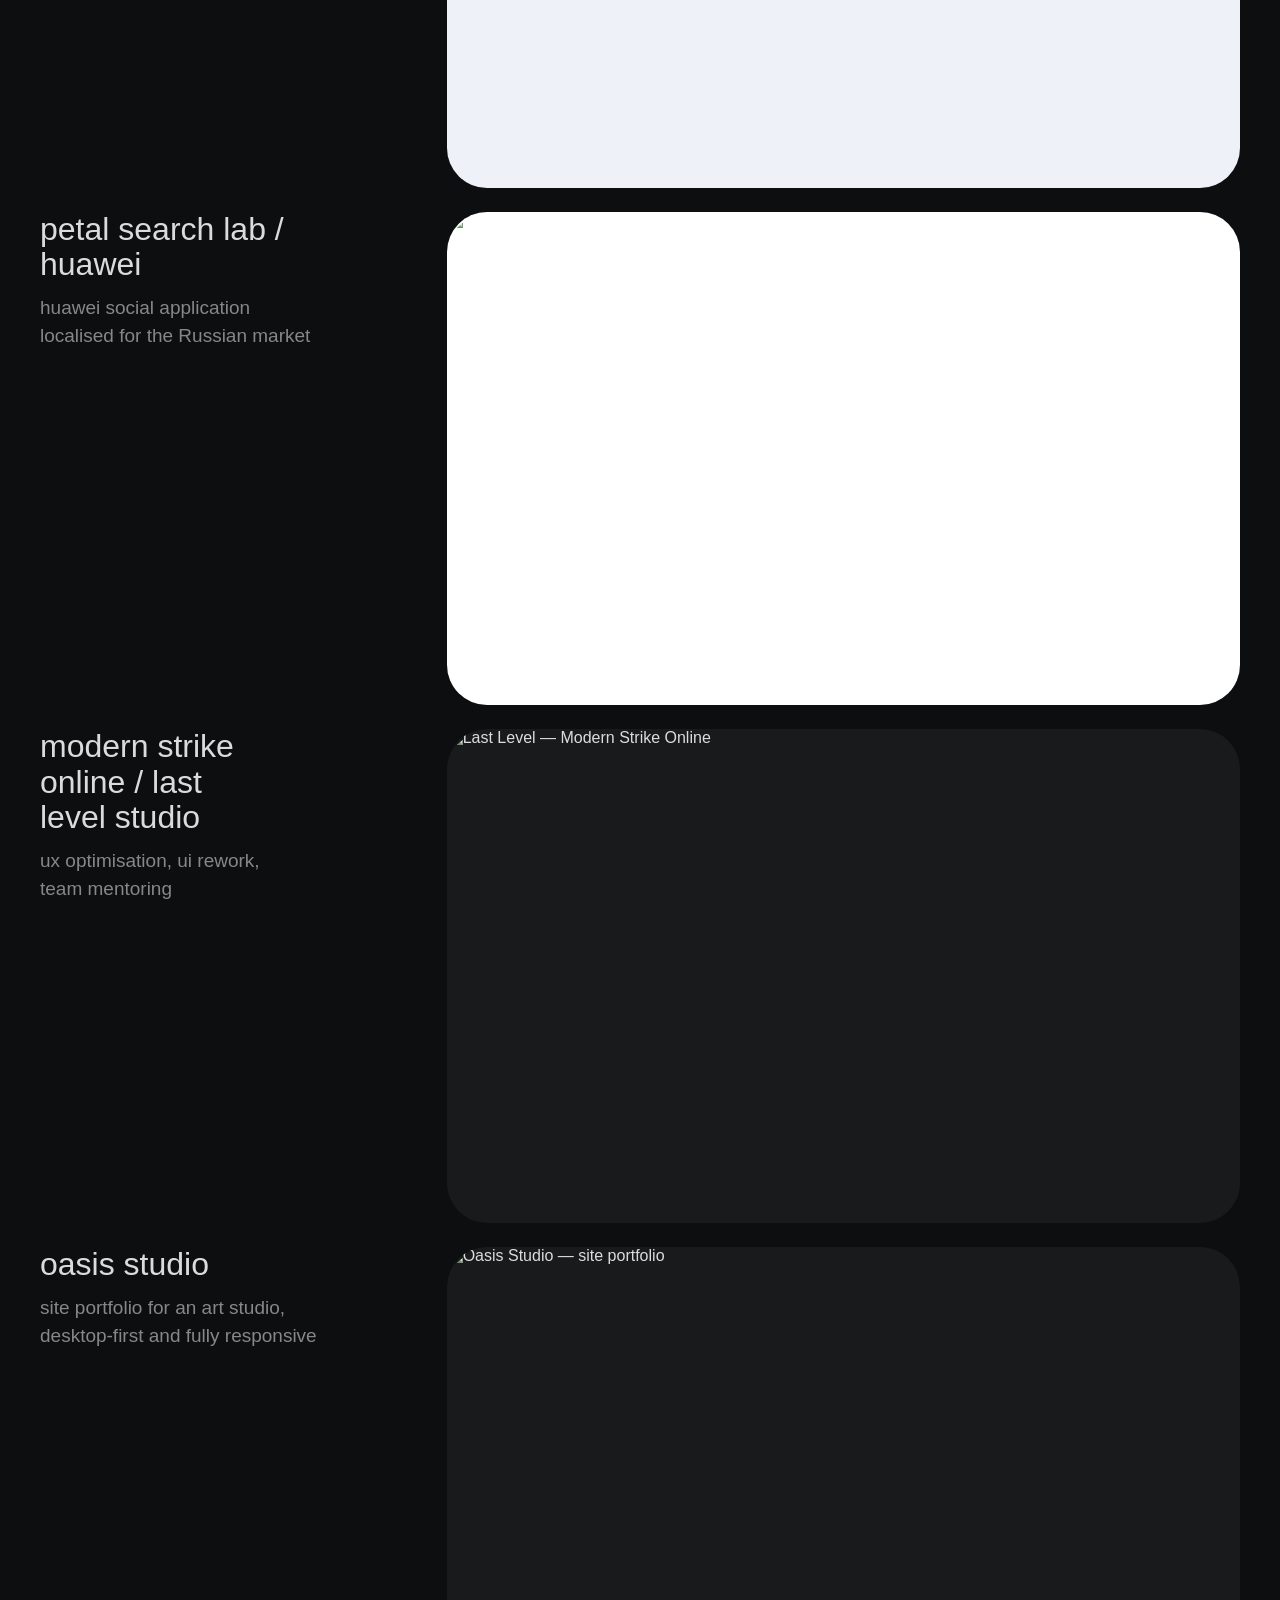
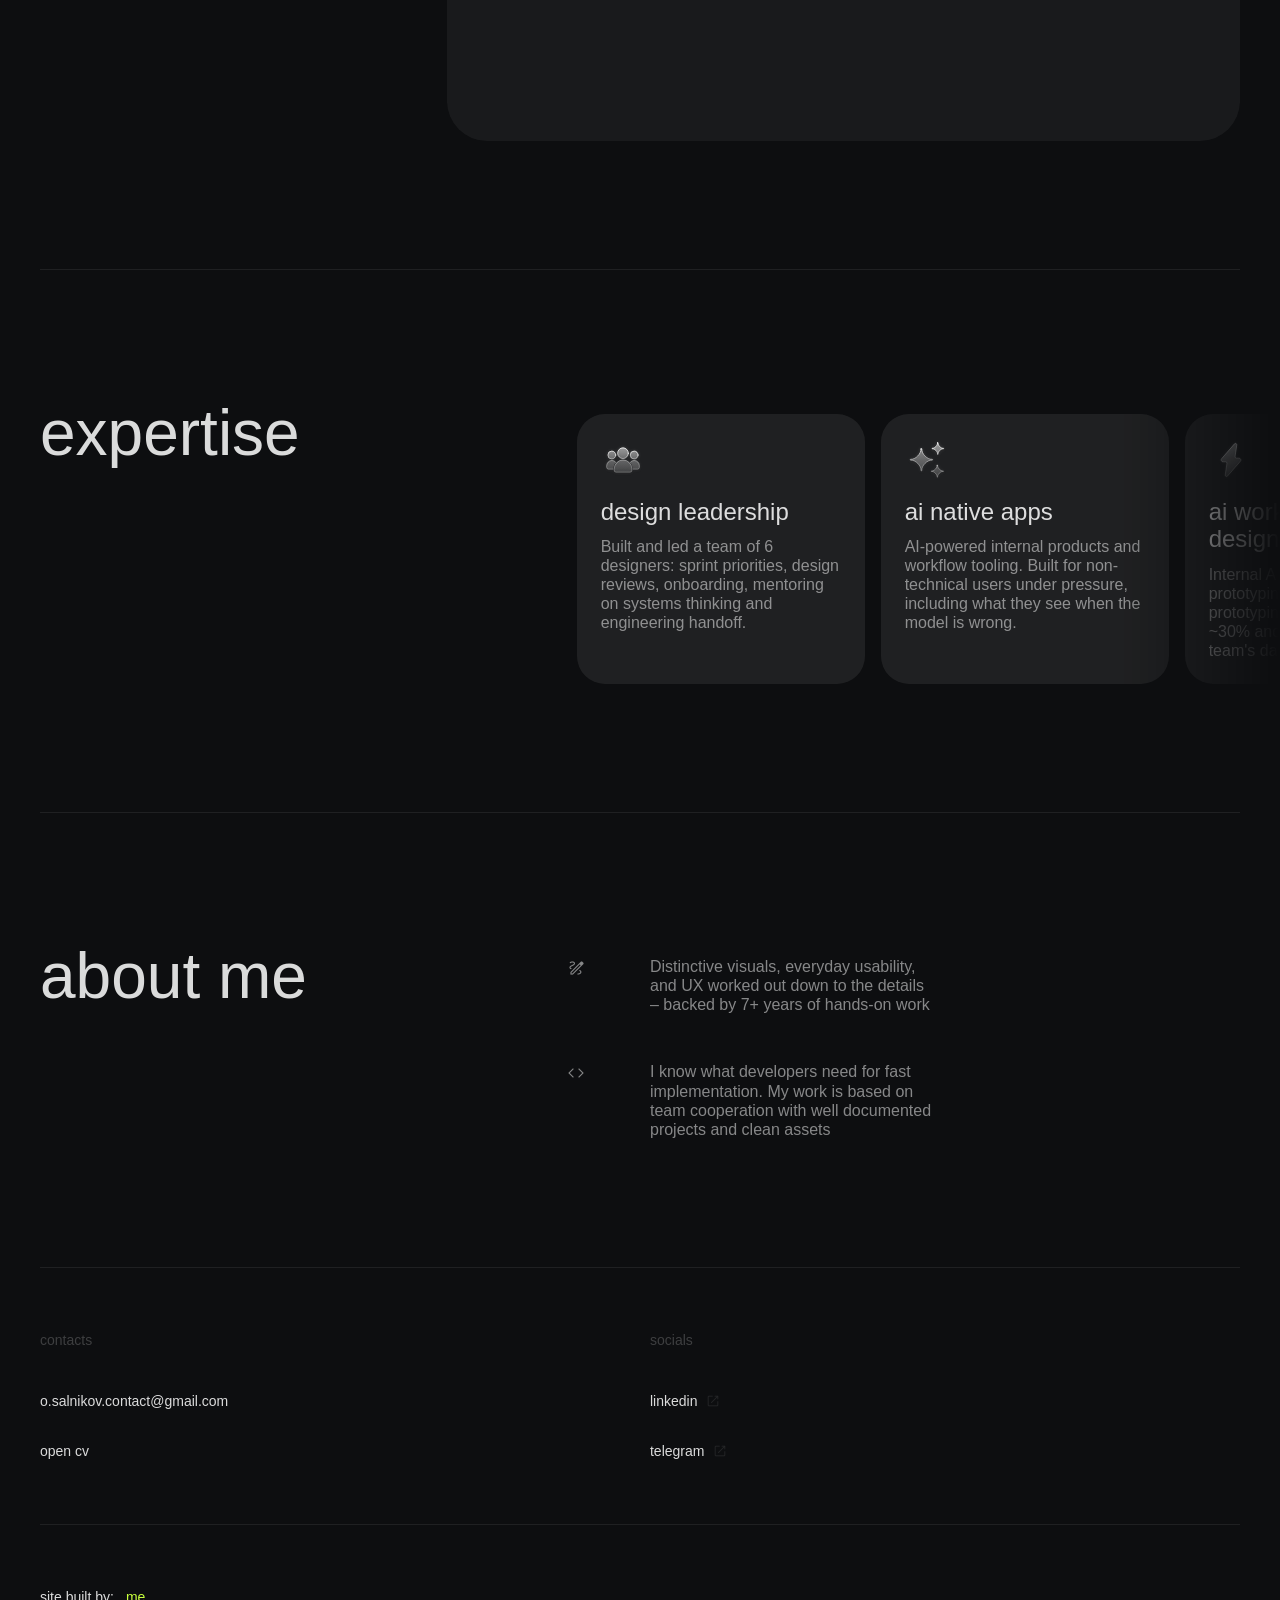
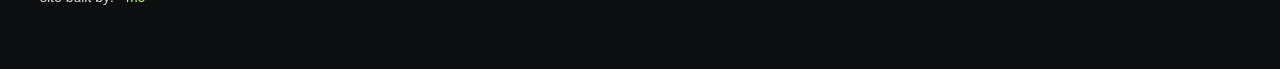
==== commit 597dbec4: "Flatten skill cards and swap card tilt for image zoom Expertise cards drop their per-card tints for " ====
--- a/index.html
+++ b/index.html
@@ -118,32 +118,32 @@
   <section id="expertise" class="container skills grid12">
     <h2 class="display">expertise</h2>
     <div class="skills-right">
-      <div class="skill skill--rose">
+      <div class="skill">
         <img class="skill-icon" src="assets/icons/design-leadership.svg" alt="" width="48" height="48">
         <h3 class="skill-title">design leadership</h3>
         <p class="skill-desc">Built and led a team of 6 designers: sprint priorities, design reviews, onboarding, mentoring on systems thinking and engineering handoff.</p>
       </div>
-      <div class="skill skill--violet">
+      <div class="skill">
         <img class="skill-icon" src="assets/icons/ai-sparkles.svg" alt="" width="48" height="48">
         <h3 class="skill-title">ai native apps</h3>
         <p class="skill-desc">AI-powered internal products and workflow tooling. Built for non-technical users under pressure, including what they see when the model is wrong.</p>
       </div>
-      <div class="skill skill--slate">
+      <div class="skill">
         <img class="skill-icon" src="assets/icons/bolt.svg" alt="" width="48" height="48">
         <h3 class="skill-title">ai workflows for design teams</h3>
         <p class="skill-desc">Internal AI tools for rapid prototyping on Claude. Cut prototyping time on new flows by ~30% and made AI part of the team's daily workflow.</p>
       </div>
-      <div class="skill skill--sage">
+      <div class="skill">
         <img class="skill-icon" src="assets/icons/design-services.svg" alt="" width="48" height="48">
         <h3 class="skill-title">ux &amp; interface design</h3>
         <p class="skill-desc">Multi-role platforms and back-office tooling for 50–100 operators. Complex workflows and high content volumes at low error rates under daily use.</p>
       </div>
-      <div class="skill skill--amber">
+      <div class="skill">
         <img class="skill-icon" src="assets/icons/design-systems.svg" alt="" width="48" height="48">
         <h3 class="skill-title">design systems</h3>
         <p class="skill-desc">Atomic architecture, design tokens, file dependency model. Brand-kit delivery from 1 month to 1 week: 13 brands, 4 launches a month, near-zero handoff errors.</p>
       </div>
-      <div class="skill skill--clay">
+      <div class="skill">
         <img class="skill-icon" src="assets/icons/product-discovery.svg" alt="" width="48" height="48">
         <h3 class="skill-title">product discovery</h3>
         <p class="skill-desc">Usability testing, interview frameworks and funnel analysis with product and analytics. A hypothesis-driven store redesign lifted conversion by 50%.</p>
--- a/styles.css
+++ b/styles.css
@@ -927,25 +927,17 @@
 .skills-right.is-scrolled { --fade-l: var(--fade); }
 .skills-right.is-at-end { --fade-r: 0px; }
 
+/* One surface for the whole set — no per-card tint, no hover response */
 .skill {
-  --tint: 255, 255, 255;
   flex: 0 0 288px;
   scroll-snap-align: start;
   display: flex;
   flex-direction: column;
   gap: 12px;
   padding: 24px;
-  background: rgba(var(--tint), 0.08);
+  background: rgba(255, 255, 255, 0.08);
   border-radius: var(--radius-xl);
 }
-
-/* muted card tints — one per skill */
-.skill--sage   { --tint: 134, 170, 148; }
-.skill--violet { --tint: 148, 134, 196; }
-.skill--slate  { --tint: 116, 150, 186; }
-.skill--amber  { --tint: 198, 164, 104; }
-.skill--clay   { --tint: 198, 132, 110; }
-.skill--rose   { --tint: 190, 132, 148; }
 
 .skill-icon {
   display: block;
@@ -1198,110 +1190,24 @@
   }
 }
 
-/* ── Cards — pointer tilt and glass sheen, index.html only ──────────
-   Two families share the effect so the page speaks one language: the
-   skill cards in the scroller and the project previews in the list.
-   cards.js writes the two tilt angles onto the hovered card as custom
-   properties; everything visible is built here from those numbers.
-
-   The perspective sits on each card itself, never on an ancestor:
-   .skills-right is a horizontally scrolled track with a mask-image, and
-   giving it a 3D context flattens the mask and breaks the scroll.
-
-   Angles are deliberately small, and smaller again on the previews —
-   the same degrees across an 880px card read as a far bigger movement
-   than across a 288px one, so the previews also sit further from the
-   eye (1400px of perspective against 900px). cards.js holds the numbers.
-
-   The skills track has 16px of padding above the cards and none below,
-   so the lift there is paired with a 3px translateY: at full tilt the
-   near edge lands back on the track's bottom edge instead of a few
-   pixels under it, and the growth is spent upwards into padding that
-   already exists. Measured at maximum angle, the scroller's scrollHeight
-   stays equal to its clientHeight — nothing is clipped and the track
-   never becomes vertically scrollable. The previews stand in an
-   unclipped flex column, so they simply lift.
-
-   Only transform and opacity animate. */
+/* ── Case previews — image zoom on hover, index.html only ──────────
+   The card itself never moves: only the photograph inside it grows a
+   little, held by the card's own overflow: hidden. No tilt, no sheen —
+   the frame stays put and the picture leans in. Fine pointers only, and
+   nothing at all when motion is unwelcome. */
 @media (hover: hover) and (pointer: fine) {
-  .skill,
-  .project-image {
-    --tilt-rx: 0deg;
-    --tilt-ry: 0deg;
-    --tilt-persp: 900px;
-    --tilt-z: 0px;
-    --tilt-lift: 0px;
-    --sheen-a: 0;
-    transform:
-      perspective(var(--tilt-persp))
-      translateY(var(--tilt-lift))
-      rotateX(var(--tilt-rx))
-      rotateY(var(--tilt-ry))
-      translateZ(var(--tilt-z));
-    /* the slow, eased leg: the return once the cursor is gone */
+  .project-image img {
+    transform: scale(1);
     transition: transform 520ms cubic-bezier(0.22, 0.61, 0.36, 1);
   }
 
-  /* the previews are already positioned and already clip to their radius */
-  .skill { position: relative; }
-  .project-image { --tilt-persp: 1400px; }
-
-  /* while the cursor is inside, a short linear transition smooths the
-     per-frame steps without lagging behind the pointer */
-  .skill.is-tilting,
-  .project-image.is-tilting {
-    --tilt-z: 6px;
-    --sheen-a: 1;
-    transition: transform 110ms linear;
-    will-change: transform;
-  }
-
-  .skill.is-tilting { --tilt-lift: -3px; }
-  .project-image.is-tilting { --tilt-z: 4px; }
-
-  /* Sheen: a reflection lying ON the card, not a light held under the
-     cursor. A broad diagonal wash off the top-left corner plus one
-     narrower streak, both spent before mid-card, and faint enough to
-     pass for a sheet of glass catching the room. It is always present;
-     only its opacity moves, from 0.55 at rest to 1 while hovered, and
-     the card's own rotation swings the band with the surface — which is
-     what makes it read as a reflection rather than a spotlight. */
-  .skill::after,
-  .project-image::after {
-    content: "";
-    position: absolute;
-    inset: 0;
-    border-radius: inherit;
-    /* border-radius alone gives the overlay a circular corner while the
-       card underneath is a squircle — the two curves then cross */
-    corner-shape: inherit;
-    pointer-events: none;
-    opacity: var(--sheen-a);
-    transition: opacity 420ms ease;
-    background:
-      linear-gradient(158deg,
-        rgba(255, 255, 255, 0.055) 0%,
-        rgba(255, 255, 255, 0.022) 24%,
-        rgba(255, 255, 255, 0) 48%),
-      linear-gradient(118deg,
-        rgba(255, 255, 255, 0) 22%,
-        rgba(255, 255, 255, 0.022) 34%,
-        rgba(255, 255, 255, 0) 47%);
-  }
-
-  /* No tilt when motion is unwelcome. The sheen stays: it is a still
-     highlight whose only change is a slow opacity fade, so nothing
-     about it moves. */
+  .project-image:hover img { transform: scale(1.04); }
+
   @media (prefers-reduced-motion: reduce) {
-    .skill,
-    .skill.is-tilting,
-    .project-image,
-    .project-image.is-tilting {
-      --tilt-z: 0px;
-      --tilt-lift: 0px;
+    .project-image img,
+    .project-image:hover img {
       transform: none;
       transition: none;
-      will-change: auto;
     }
   }
 }
